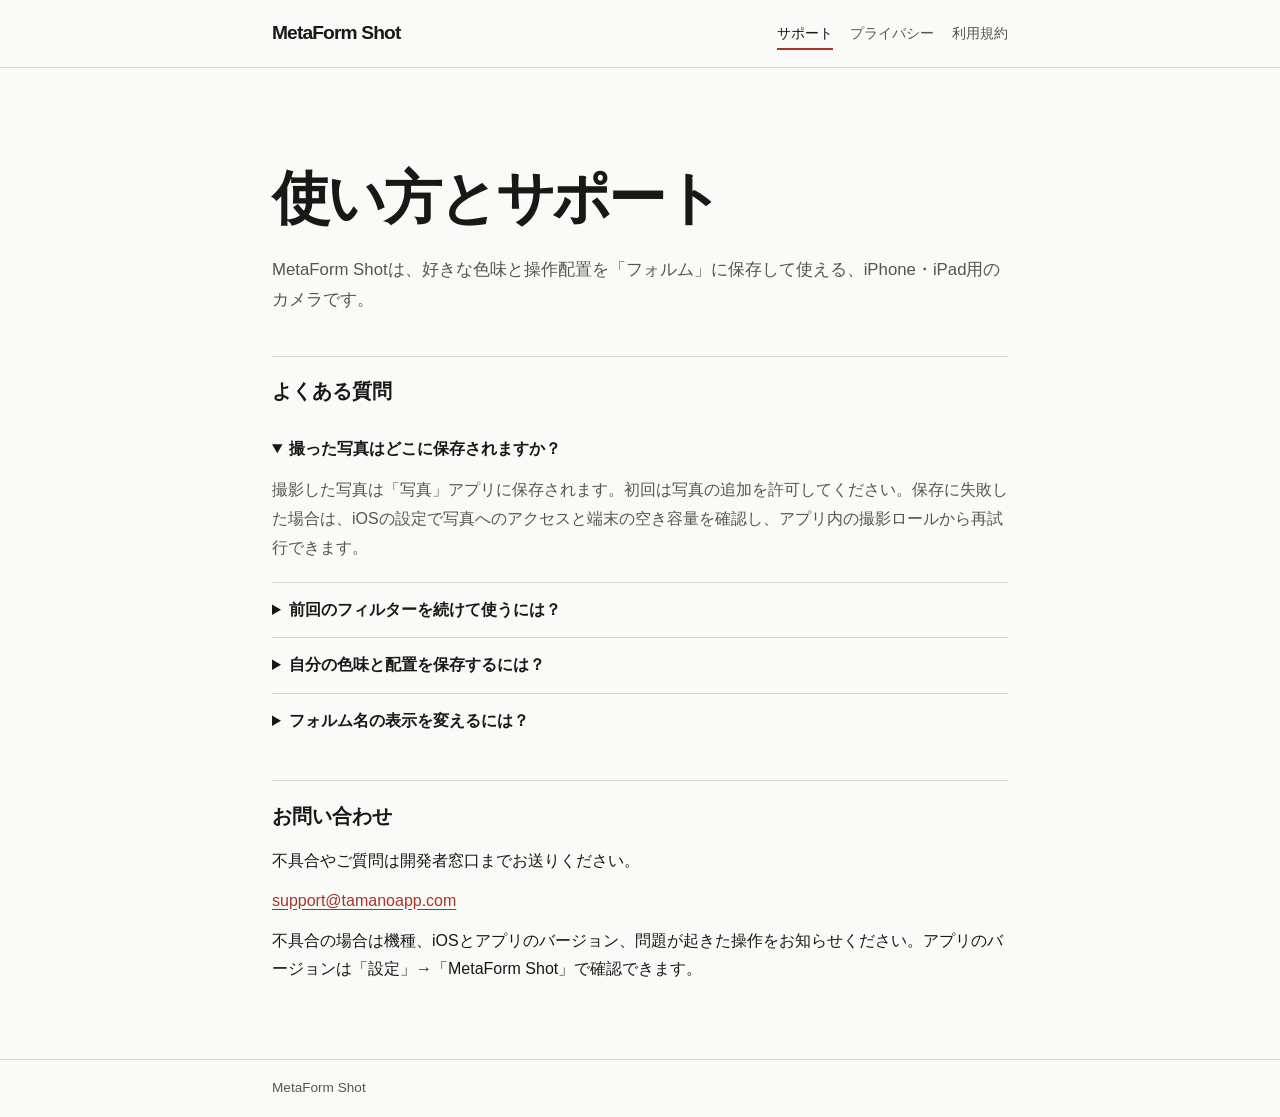
==== index.html @ 8f918add "Publish Japanese MetaForm Shot help, privacy and license pages" ====
<!doctype html>
<html lang="ja">
<head>
<meta charset="utf-8">
<meta name="viewport" content="width=device-width,initial-scale=1">
<meta name="description" content="MetaForm Shotは、好きな色味と操作配置を「フォルム」に保存して使える、iPhone・iPad用のカメラです。">
<title>使い方とサポート | MetaForm Shot</title>
<link rel="stylesheet" href="./style.css">
</head>
<body>
<header><div class="bar"><a class="brand" href="./">MetaForm Shot</a><nav aria-label="サイト内メニュー"><a href="./" aria-current="page">サポート</a><a href="./privacy/">プライバシー</a><a href="./terms/">利用規約</a></nav></div></header>
<main>
<h1>使い方とサポート</h1>
<p class="intro">MetaForm Shotは、好きな色味と操作配置を「フォルム」に保存して使える、iPhone・iPad用のカメラです。</p>

<section><h2>よくある質問</h2>
<details open><summary>撮った写真はどこに保存されますか？</summary><p>撮影した写真は「写真」アプリに保存されます。初回は写真の追加を許可してください。保存に失敗した場合は、iOSの設定で写真へのアクセスと端末の空き容量を確認し、アプリ内の撮影ロールから再試行できます。</p></details>
<details><summary>前回のフィルターを続けて使うには？</summary><p>設定で「前回のフィルターで起動」をオンにします。オフにすると次の起動時はOriginalで始まります。撮影画面でフォルムを選び直すと、そのフォルムに保存した色味を呼び出せます。</p></details>
<details><summary>自分の色味と配置を保存するには？</summary><p>撮影画面でフィルターと配置を調整し、選択中のフォルム名をタップします。「現在の配置と色味を保存」に名前を入力して「保存」を押すと、撮影画面から呼び出せます。</p></details>
<details><summary>フォルム名の表示を変えるには？</summary><p>設定の「上部バーのフォルム切替」で「ボタン」または「一覧」を選べます。一覧表示では、撮影画面のフォルム名を左右にスワイプして切り替えることもできます。</p></details></section>
<section><h2>お問い合わせ</h2><p>不具合やご質問は開発者窓口までお送りください。</p><p><a href="mailto:support@tamanoapp.com?subject=MetaForm%20Shot">support@tamanoapp.com</a></p><p>不具合の場合は機種、iOSとアプリのバージョン、問題が起きた操作をお知らせください。アプリのバージョンは「設定」→「MetaForm Shot」で確認できます。</p></section>
</main>
<footer><div class="bar">MetaForm Shot</div></footer>
</body>
</html>
---- style.css ----
:root{color-scheme:light dark;--paper:#fafaf8;--ink:#181817;--soft:#55554f;--line:#d6d6cf;--accent:#a73424;font:100%/1.8 -apple-system,BlinkMacSystemFont,"Hiragino Sans","Yu Gothic",sans-serif}
*{box-sizing:border-box}
body{margin:0;background:var(--paper);color:var(--ink)}
.bar,main{max-width:52rem;margin:auto;padding-inline:clamp(1.2rem,5vw,3rem)}
header{border-bottom:1px solid var(--line)}
header .bar{display:flex;align-items:center;justify-content:space-between;gap:1rem;flex-wrap:wrap;padding-block:1rem}
.brand{font-size:1.2rem;font-weight:750;letter-spacing:-.045em;color:var(--ink);text-decoration:none}
nav{display:flex;gap:1.1rem;flex-wrap:wrap}
nav a{font-size:.87rem;color:var(--soft);text-decoration:none;padding-block:.25rem}
nav a[aria-current]{color:var(--ink);box-shadow:inset 0 -2px var(--accent)}
main{padding-block:clamp(2.6rem,8vw,6rem) 4rem}
h1{font-size:clamp(2rem,6vw,3.6rem);letter-spacing:-.045em;line-height:1.2;margin:0;text-wrap:balance}
.intro{margin:1.4rem 0 2.5rem;color:var(--soft);font-size:1.05rem}
section{border-top:1px solid var(--line);padding-top:1.1rem;margin-top:2rem}
h2{font-size:1.22rem;margin:0 0 .8rem}p{margin:.7rem 0}
summary{cursor:pointer;font-weight:650;padding:.8rem 0}
details+details{border-top:1px solid var(--line)}
details p{margin:0 0 1.2rem;color:var(--soft)}
a{color:var(--accent);text-underline-offset:.18em;overflow-wrap:anywhere}
a:focus-visible,summary:focus-visible{outline:2px solid var(--accent);outline-offset:4px}
footer{border-top:1px solid var(--line);color:var(--soft);font-size:.85rem;padding-block:1rem}
@media(prefers-color-scheme:dark){:root{--paper:#171817;--ink:#f1f1ed;--soft:#bcbcb5;--line:#42423c;--accent:#ff9987}}
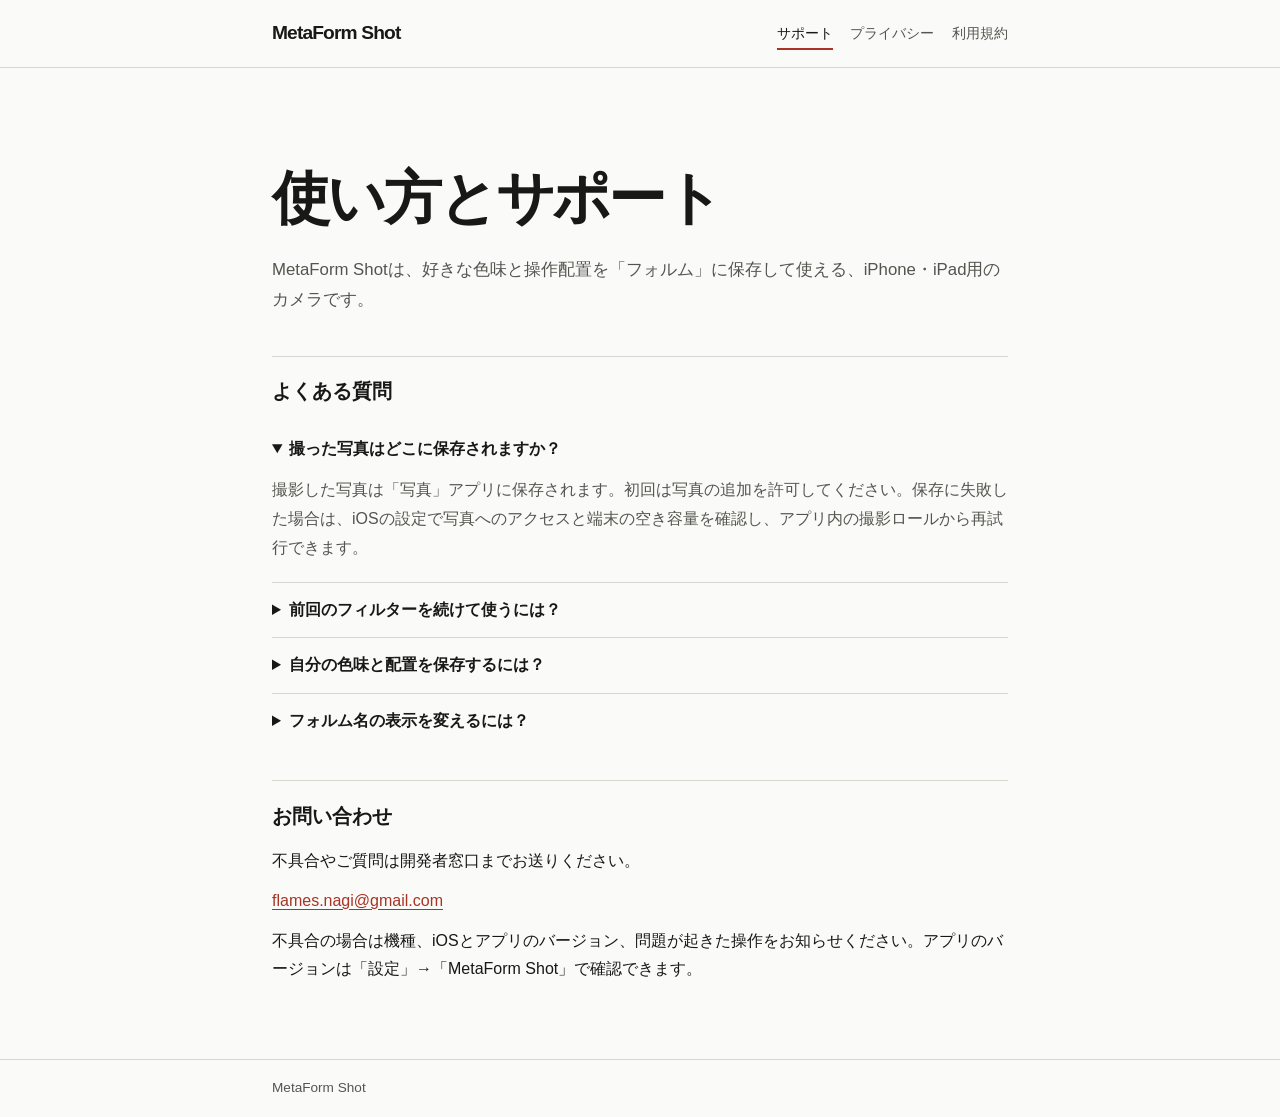
==== commit fc61411a: "Use the shared MetaForm support email" ====
--- a/index.html
+++ b/index.html
@@ -18,7 +18,7 @@
 <details><summary>前回のフィルターを続けて使うには？</summary><p>設定で「前回のフィルターで起動」をオンにします。オフにすると次の起動時はOriginalで始まります。撮影画面でフォルムを選び直すと、そのフォルムに保存した色味を呼び出せます。</p></details>
 <details><summary>自分の色味と配置を保存するには？</summary><p>撮影画面でフィルターと配置を調整し、選択中のフォルム名をタップします。「現在の配置と色味を保存」に名前を入力して「保存」を押すと、撮影画面から呼び出せます。</p></details>
 <details><summary>フォルム名の表示を変えるには？</summary><p>設定の「上部バーのフォルム切替」で「ボタン」または「一覧」を選べます。一覧表示では、撮影画面のフォルム名を左右にスワイプして切り替えることもできます。</p></details></section>
-<section><h2>お問い合わせ</h2><p>不具合やご質問は開発者窓口までお送りください。</p><p><a href="mailto:support@tamanoapp.com?subject=MetaForm%20Shot">support@tamanoapp.com</a></p><p>不具合の場合は機種、iOSとアプリのバージョン、問題が起きた操作をお知らせください。アプリのバージョンは「設定」→「MetaForm Shot」で確認できます。</p></section>
+<section><h2>お問い合わせ</h2><p>不具合やご質問は開発者窓口までお送りください。</p><p><a href="mailto:flames.nagi@gmail.com?subject=MetaForm%20Shot">flames.nagi@gmail.com</a></p><p>不具合の場合は機種、iOSとアプリのバージョン、問題が起きた操作をお知らせください。アプリのバージョンは「設定」→「MetaForm Shot」で確認できます。</p></section>
 </main>
 <footer><div class="bar">MetaForm Shot</div></footer>
 </body>
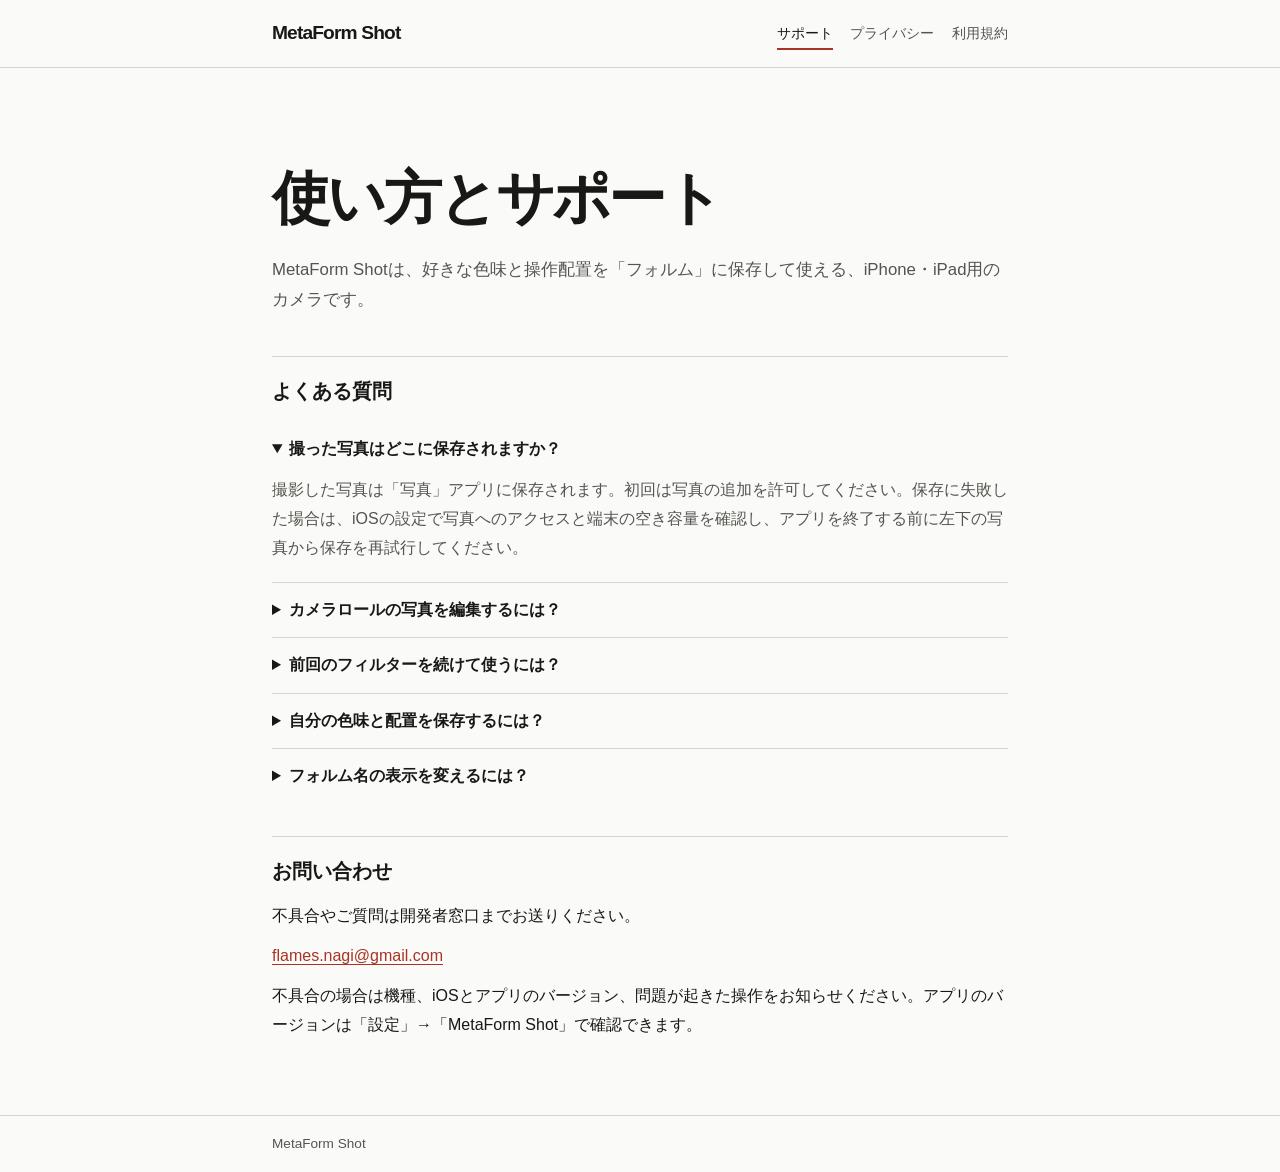
==== commit 3dafc99e: "Explain camera roll editing and legacy photo storage" ====
--- a/index.html
+++ b/index.html
@@ -14,7 +14,8 @@
 <p class="intro">MetaForm Shotは、好きな色味と操作配置を「フォルム」に保存して使える、iPhone・iPad用のカメラです。</p>
 
 <section><h2>よくある質問</h2>
-<details open><summary>撮った写真はどこに保存されますか？</summary><p>撮影した写真は「写真」アプリに保存されます。初回は写真の追加を許可してください。保存に失敗した場合は、iOSの設定で写真へのアクセスと端末の空き容量を確認し、アプリ内の撮影ロールから再試行できます。</p></details>
+<details open><summary>撮った写真はどこに保存されますか？</summary><p>撮影した写真は「写真」アプリに保存されます。初回は写真の追加を許可してください。保存に失敗した場合は、iOSの設定で写真へのアクセスと端末の空き容量を確認し、アプリを終了する前に左下の写真から保存を再試行してください。</p></details>
+<details><summary>カメラロールの写真を編集するには？</summary><p>ビルド18以降では「設定」→「カメラロールを開く」→「カメラロールから選ぶ」で写真やスクリーンショットを開けます。仕上げ画面で色味や切り抜きを調整し、「カメラロールにコピーを保存」で新しい写真を作れます。</p></details>
 <details><summary>前回のフィルターを続けて使うには？</summary><p>設定で「前回のフィルターで起動」をオンにします。オフにすると次の起動時はOriginalで始まります。撮影画面でフォルムを選び直すと、そのフォルムに保存した色味を呼び出せます。</p></details>
 <details><summary>自分の色味と配置を保存するには？</summary><p>撮影画面でフィルターと配置を調整し、選択中のフォルム名をタップします。「現在の配置と色味を保存」に名前を入力して「保存」を押すと、撮影画面から呼び出せます。</p></details>
 <details><summary>フォルム名の表示を変えるには？</summary><p>設定の「上部バーのフォルム切替」で「ボタン」または「一覧」を選べます。一覧表示では、撮影画面のフォルム名を左右にスワイプして切り替えることもできます。</p></details></section>
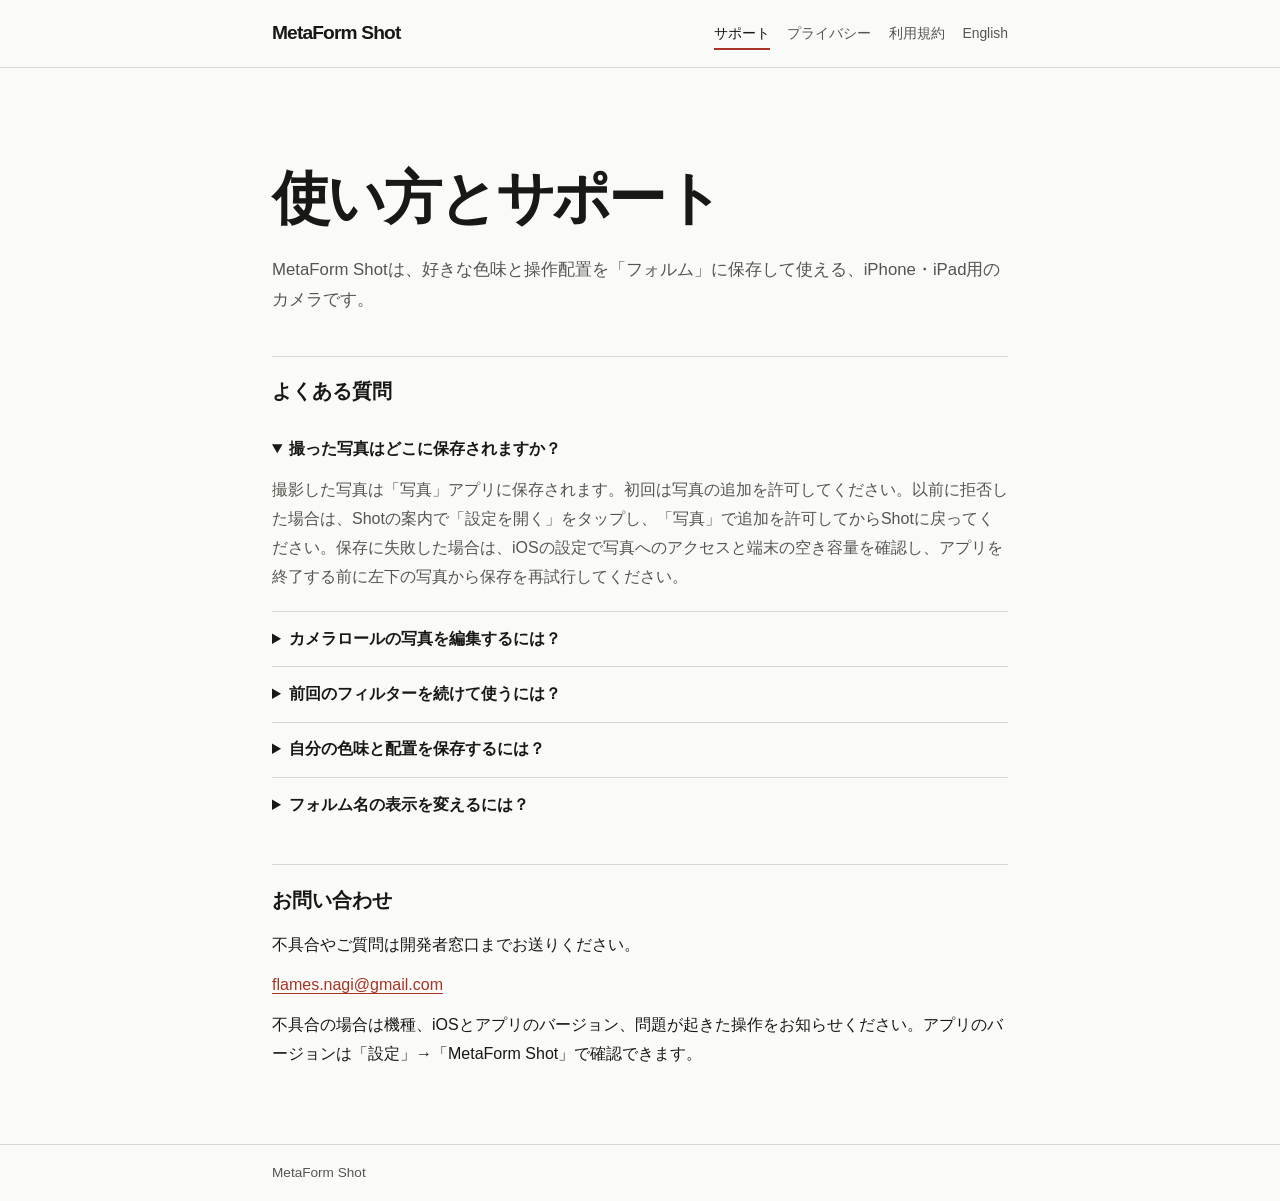
==== commit 8f550665: "Publish English help and privacy pages for MetaForm Shot" ====
--- a/index.html
+++ b/index.html
@@ -6,15 +6,17 @@
 <meta name="description" content="MetaForm Shotは、好きな色味と操作配置を「フォルム」に保存して使える、iPhone・iPad用のカメラです。">
 <title>使い方とサポート | MetaForm Shot</title>
 <link rel="stylesheet" href="./style.css">
+<link rel="alternate" hreflang="ja" href="https://tamas-hub.github.io/metaform-shot-support/">
+<link rel="alternate" hreflang="en" href="https://tamas-hub.github.io/metaform-shot-support/en/">
 </head>
 <body>
-<header><div class="bar"><a class="brand" href="./">MetaForm Shot</a><nav aria-label="サイト内メニュー"><a href="./" aria-current="page">サポート</a><a href="./privacy/">プライバシー</a><a href="./terms/">利用規約</a></nav></div></header>
+<header><div class="bar"><a class="brand" href="./">MetaForm Shot</a><nav aria-label="サイト内メニュー"><a href="./" aria-current="page">サポート</a><a href="./privacy/">プライバシー</a><a href="./terms/">利用規約</a><a lang="en" hreflang="en" href="./en/">English</a></nav></div></header>
 <main>
 <h1>使い方とサポート</h1>
 <p class="intro">MetaForm Shotは、好きな色味と操作配置を「フォルム」に保存して使える、iPhone・iPad用のカメラです。</p>
 
 <section><h2>よくある質問</h2>
-<details open><summary>撮った写真はどこに保存されますか？</summary><p>撮影した写真は「写真」アプリに保存されます。初回は写真の追加を許可してください。保存に失敗した場合は、iOSの設定で写真へのアクセスと端末の空き容量を確認し、アプリを終了する前に左下の写真から保存を再試行してください。</p></details>
+<details open><summary>撮った写真はどこに保存されますか？</summary><p>撮影した写真は「写真」アプリに保存されます。初回は写真の追加を許可してください。以前に拒否した場合は、Shotの案内で「設定を開く」をタップし、「写真」で追加を許可してからShotに戻ってください。保存に失敗した場合は、iOSの設定で写真へのアクセスと端末の空き容量を確認し、アプリを終了する前に左下の写真から保存を再試行してください。</p></details>
 <details><summary>カメラロールの写真を編集するには？</summary><p>ビルド18以降では「設定」→「カメラロールを開く」→「カメラロールから選ぶ」で写真やスクリーンショットを開けます。仕上げ画面で色味や切り抜きを調整し、「カメラロールにコピーを保存」で新しい写真を作れます。</p></details>
 <details><summary>前回のフィルターを続けて使うには？</summary><p>設定で「前回のフィルターで起動」をオンにします。オフにすると次の起動時はOriginalで始まります。撮影画面でフォルムを選び直すと、そのフォルムに保存した色味を呼び出せます。</p></details>
 <details><summary>自分の色味と配置を保存するには？</summary><p>撮影画面でフィルターと配置を調整し、選択中のフォルム名をタップします。「現在の配置と色味を保存」に名前を入力して「保存」を押すと、撮影画面から呼び出せます。</p></details>
